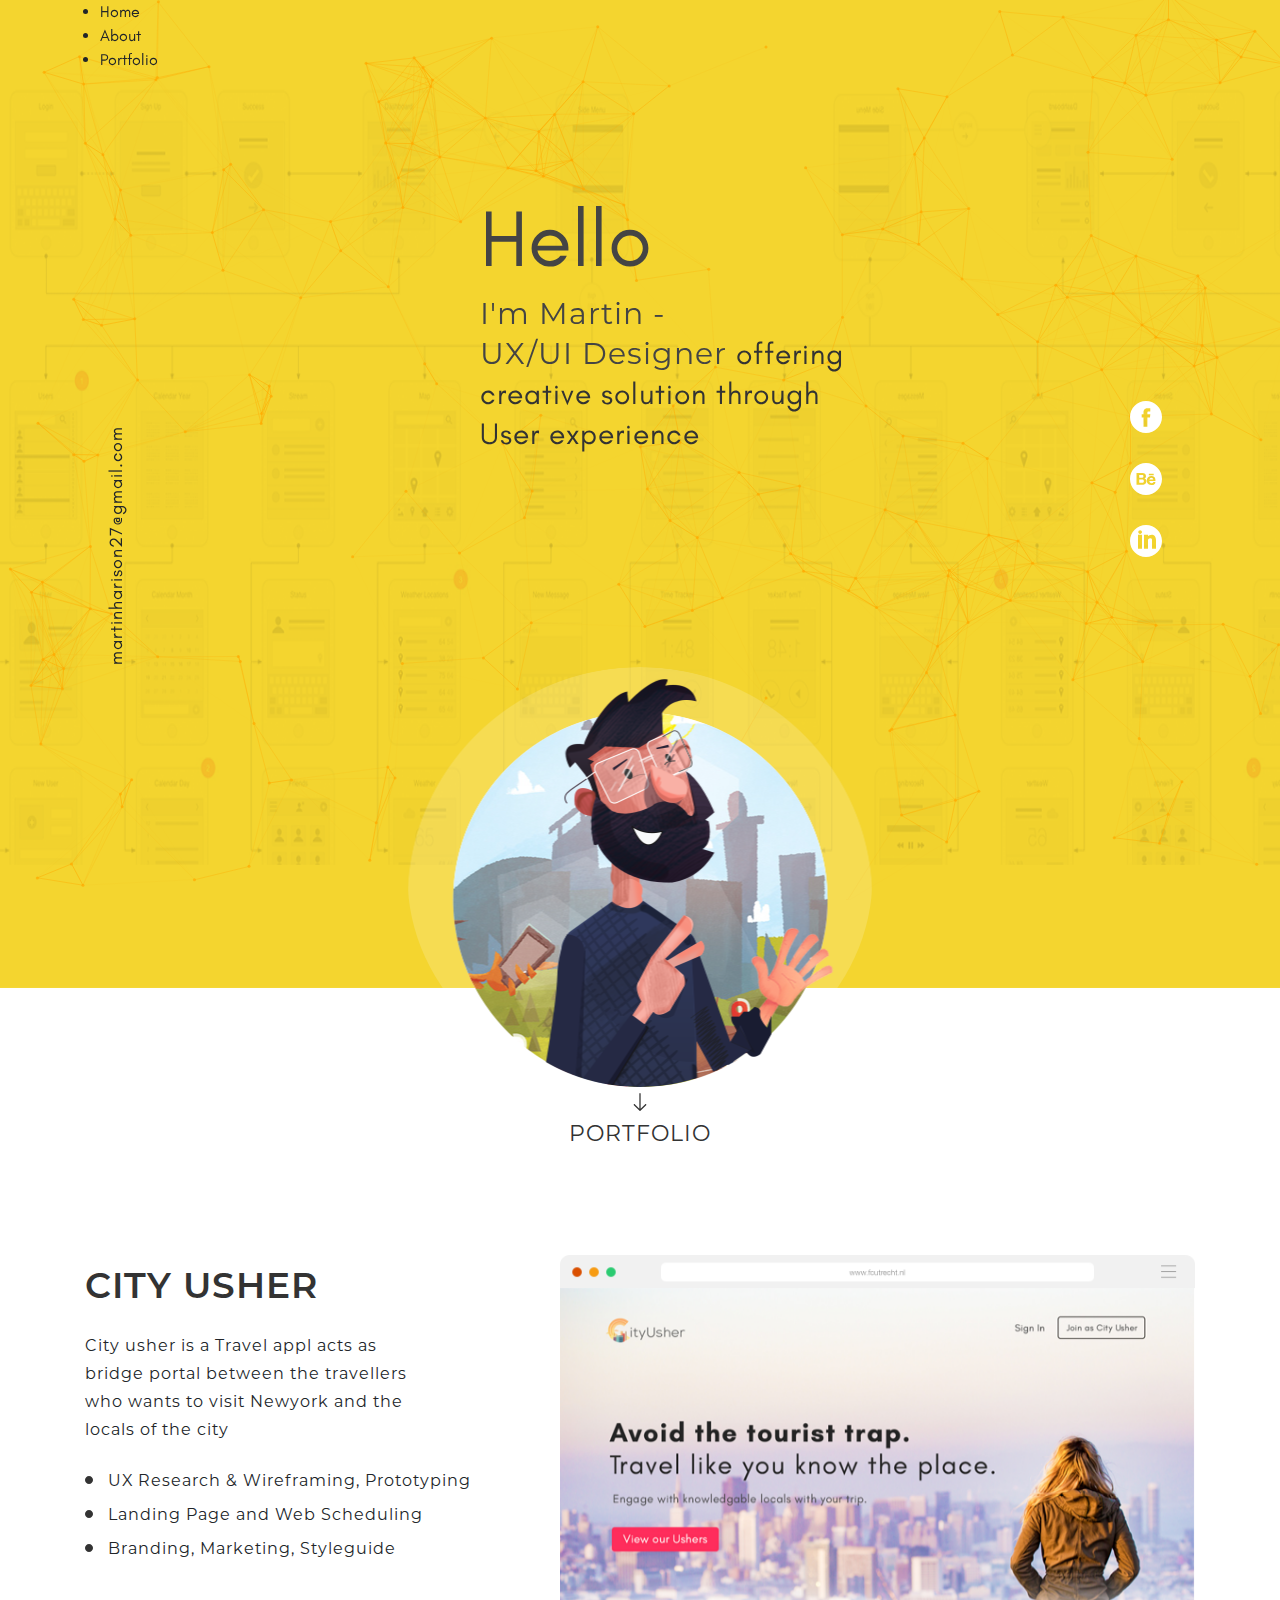
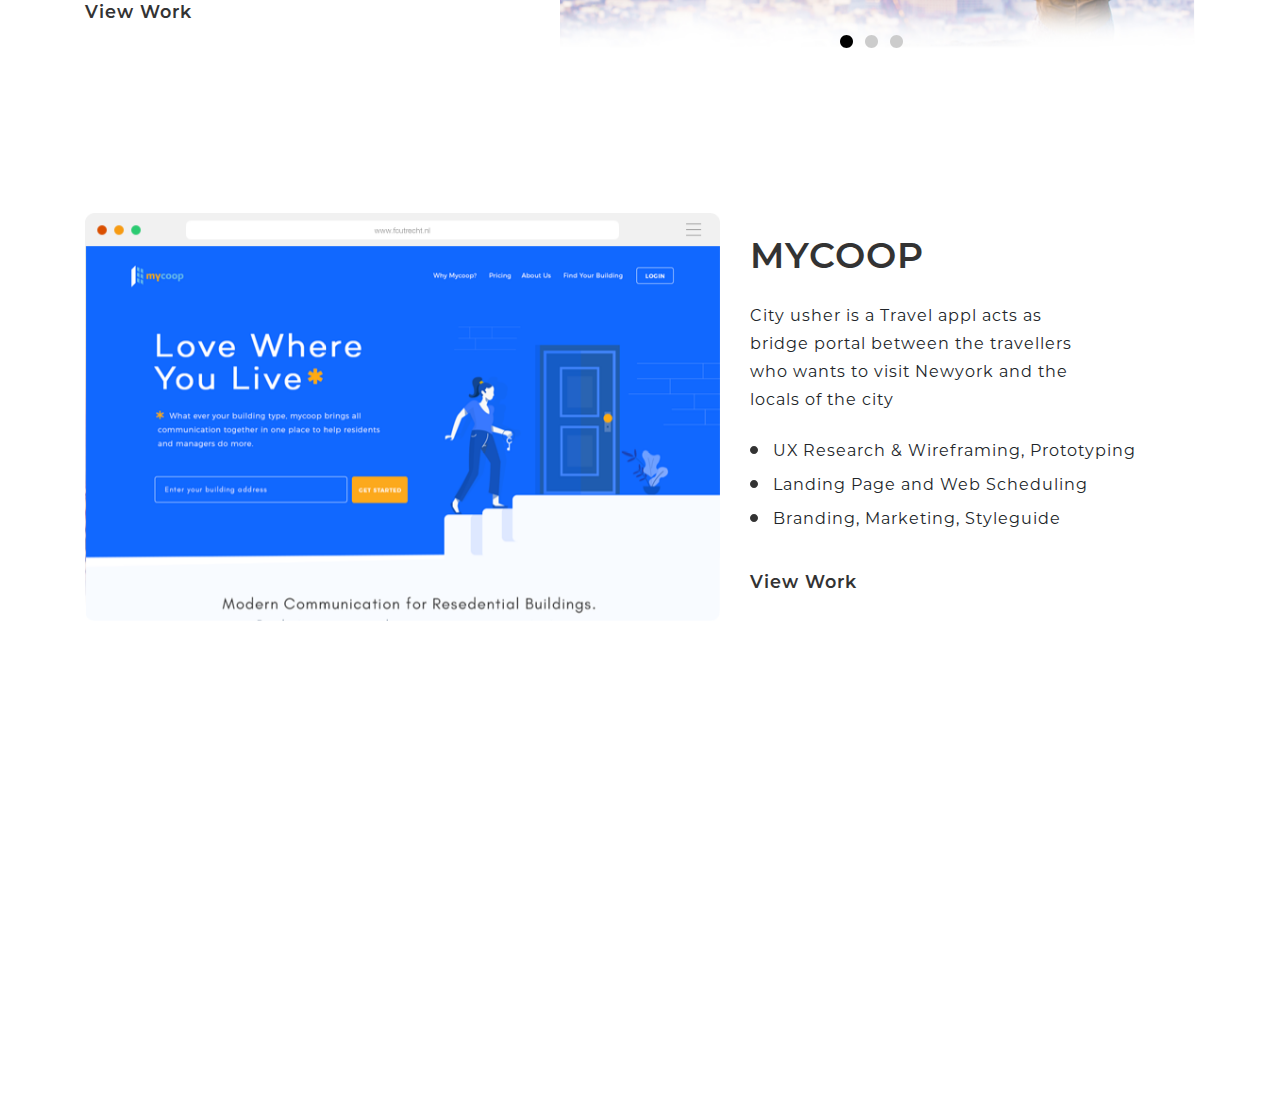
==== index.html @ 2838cc2a "Mycoop carousel added" ====
<!DOCTYPE html>
<html lang="en">

<head>
    <title></title>
    <meta charset="UTF-8">
    <meta name="viewport" content="width=device-width, initial-scale=1, shrink-to-fit=no">
    <link rel="stylesheet" href="assets/css/mdb.min.css">    
    <link rel="stylesheet" href="assets/css/bootstrap-reboot.css">
    <link rel="stylesheet" href="assets/css/bootstrap.css">
    <link rel="stylesheet" href="assets/css/bootstrap-grid.min.css">
    <link rel="stylesheet" href="assets/css/global.css">
    <link rel="stylesheet" href="assets/css/menu.css">    
    <script src="assets/css/js/jquery-3.2.1.min.js"></script>
    <script src="https://cdnjs.cloudflare.com/ajax/libs/popper.js/1.12.6/umd/popper.min.js"></script>
    <script src="assets/css/js/bootstrap.js"></script>
    <script src="assets/css/js/global.js"></script>
</head>

<body class="no_animation">
    <div id="particle-canvas"></div>
    <div class="container-fluid top_banner full_bg">
        
        <div class="container pos_rel banner_inner">
            <div class="topMenu">
                <ul class="container">
                    <li><a href="javascript:void(0)">Home</a></li>   
                    <li><a href="javascript:void(0)">About</a></li>
                    <li  onclick="scroll_to_div(portfolio)"><a href="javascript:void(0)">Portfolio</a></li>                                               
                </ul>
            </div>
            <div class="row">
                <div class="col-md-1 col-sm-1 col-xs-6 vertical_text">
                    <p>
                        <a href="#">martinharison27@gmail.com</a>
                    </p>
                </div>
                <div class="col-md-5 col-sm-12 col-xs-12 header">
                    <h1>Hello</h1>
                    <h4>
                        <span class="strong">I'm Martin -
                            <span class="break"></span>
                            UX/UI Designer</span> offering creative solution through
                        <span class="break"></span>
                        User experience</h4>
                </div>
                <div class="col-md-1 col-sm-1 col-xs-6 vertical_social">
                    <ul class="social_icons_wrap">
                        <li class="social_icons">
                            <a href="#">
                                <img src="assets/images/facebook.svg" alt="">
                            </a>
                        </li>
                        <li class="social_icons">
                            <a href="#">
                                <img src="assets/images/behance.svg" alt="">
                            </a>
                        </li>
                        <li class="social_icons">
                            <a href="#">
                                <img src="assets/images/linkedin.svg" alt="">
                            </a>
                        </li>
                    </ul>
                </div>
            </div>
        </div>
        <div class="my_pic">
        <img src="assets/images/Char_bg.jpg" alt="" class="underlay_image img-responsive">
        <img src="assets/images/Char_Trans.png" alt="" class="overlay_image img-responsive">
            
        </div>
    </div>
    <div class="transition_div container">
        <div class="col-12">
            <img src="assets/images/downarrow.svg" alt="">
            <h4>PORTFOLIO</h4>
        </div>
    </div>
    <div id="portfolio" class="container carousel_info">
        <div class="row">

            <div class="col-md-5 col-sm-12 col-xs-12 info">
                <h1>City Usher</h1>
                <p>City usher is a Travel appl acts as bridge portal between the travellers who wants to visit Newyork and the
                    locals of the city</p>
                <ul>
                    <li>
                        <img src="assets/images/circle_333.svg" alt=""> UX Research & Wireframing, Prototyping</li>
                    <li>
                        <img src="assets/images/circle_333.svg" alt=""> Landing Page and Web Scheduling</li>
                    <li>
                        <img src="assets/images/circle_333.svg" alt=""> Branding, Marketing, Styleguide</li>
                </ul>
                <h6>
                    <a href="#">View Work</a>
                </h6>
            </div>

            <div class="carousel_container col-md-7 col-sm-12 col-xs-12">
                <div class="no_padding">
                    <!-- carousel starts here -->
                    <!--Carousel Wrapper-->
<div id="item-carousel" class="carousel slide carousel-fade" data-ride="carousel">
        <!--Indicators-->
        <ol class="carousel-indicators">
                <li data-target="#item-carousel" data-slide-to="0" class="active">
                    <img src="assets/images/circle_grey.svg" alt="" class="show">
                    <img src="assets/images/circle.svg" alt="">
                </li>
                <li data-target="#item-carousel" data-slide-to="1">
                    <img src="assets/images/circle_grey.svg" alt="" class="show">
                    <img src="assets/images/circle.svg" alt="">
                </li>
                <li data-target="#item-carousel" data-slide-to="2">
                    <img src="assets/images/circle_grey.svg" alt="" class="show">
                    <img src="assets/images/circle.svg" alt="">
                </li>
            </ol>
        <!--/.Indicators-->
        <!--Slides-->
        <div class="carousel-inner" role="listbox">
            <!--First slide-->
            <div class="carousel-item active">
                <img class="d-block w-100" src="assets/images/Image.png" alt="First slide">
            </div>
            <!--/First slide-->
            <!--Second slide-->
            <div class="carousel-item">
                    <img class="d-block w-100" src="assets/images/Image.png" alt="First slide">
                </div>
            <!--/Second slide-->
            <!--Third slide-->
            <div class="carousel-item">
                    <img class="d-block w-100" src="assets/images/Image.png" alt="First slide">
                </div>
            <!--/Third slide-->
        </div>
        <!--/.Slides-->
        <!--Controls-->
        <a class="carousel-control-prev" href="#item-carousel" role="button" data-slide="prev">
            <span class="carousel-control-prev-icon" aria-hidden="true"></span>
            <span class="sr-only">Previous</span>
        </a>
        <a class="carousel-control-next" href="#item-carousel" role="button" data-slide="next">
            <span class="carousel-control-next-icon" aria-hidden="true"></span>
            <span class="sr-only">Next</span>
        </a>
        <!--/.Controls-->
    </div>

    <!--/.Carousel Wrapper-->
                </div>
                <!-- carousel ends here -->
                
            </div>
        </div>
        <!-- Second carousel starts here -->
<div class="row">
    <div class="carousel_container col-md-7 col-sm-12 col-xs-12">
        <div class="no_padding">
            <!-- carousel starts here -->
            <!--Carousel Wrapper-->
            <div id="item-carousel1" class="carousel slide carousel-fade" data-ride="carousel">
                <!--Indicators-->
                <ol class="carousel-indicators">
                    <li data-target="#item-carousel1" data-slide-to="0" class="active">
                        <img src="assets/images/circle_grey.svg" alt="" class="show">
                        <img src="assets/images/circle.svg" alt="">
                    </li>
                    <li data-target="#item-carousel1" data-slide-to="1">
                        <img src="assets/images/circle_grey.svg" alt="" class="show">
                        <img src="assets/images/circle.svg" alt="">
                    </li>
                    <li data-target="#item-carousel1" data-slide-to="2">
                        <img src="assets/images/circle_grey.svg" alt="" class="show">
                        <img src="assets/images/circle.svg" alt="">
                    </li>
                </ol>
                <!--/.Indicators-->
                <!--Slides-->
                <div class="carousel-inner" role="listbox">
                    <!--First slide-->
                    <div class="carousel-item active">
                        <img class="d-block w-100" src="assets/images/mycoop/coopCar.png" alt="First slide">
                    </div>
                    <!--/First slide-->
                    <!--Second slide-->
                    <div class="carousel-item">
                        <img class="d-block w-100" src="assets/images/mycoop/coopCar.png" alt="First slide">
                    </div>
                    <!--/Second slide-->
                    <!--Third slide-->
                    <div class="carousel-item">
                        <img class="d-block w-100" src="assets/images/mycoop/coopCar.png" alt="First slide">
                    </div>
                    <!--/Third slide-->
                </div>
                <!--/.Slides-->
                <!--Controls-->
                <a class="carousel-control-prev" href="#item-carousel" role="button" data-slide="prev">
                    <span class="carousel-control-prev-icon" aria-hidden="true"></span>
                    <span class="sr-only">Previous</span>
                </a>
                <a class="carousel-control-next" href="#item-carousel" role="button" data-slide="next">
                    <span class="carousel-control-next-icon" aria-hidden="true"></span>
                    <span class="sr-only">Next</span>
                </a>
                <!--/.Controls-->
            </div>

            <!--/.Carousel Wrapper-->
        </div>
        <!-- carousel ends here -->

        <!-- second carousel starts here -->

    </div>
    <div class="col-md-5 col-sm-12 col-xs-12 info">
        <h1>MYCOOP</h1>
        <p>City usher is a Travel appl acts as bridge portal between the travellers who wants to visit Newyork and the locals
            of the city</p>
        <ul>
            <li>
                <img src="assets/images/circle_333.svg" alt=""> UX Research & Wireframing, Prototyping</li>
            <li>
                <img src="assets/images/circle_333.svg" alt=""> Landing Page and Web Scheduling</li>
            <li>
                <img src="assets/images/circle_333.svg" alt=""> Branding, Marketing, Styleguide</li>
        </ul>
        <h6>
            <a href="#">View Work</a>
        </h6>
    </div>
</div>
        <!-- second carousel ends here -->
    </div>
    </div>
    <script src="assets/css/js/canvas.js"></script>
    
</body>

</html>
---- assets/css/global.css ----
@font-face {
    font-family: 'Montserrat-Bold';
    src: url('fonts/Montserrat-Bold.otf');
}

@font-face {
    font-family: 'Montserrat-Regular';
    src: url('fonts/Montserrat-Regular.otf');
}

@font-face {
    font-family: 'Montserrat-Light';
    src: url('fonts/Montserrat-Light.otf');
}

@font-face {
    font-family: 'Montserrat-SemiBold';
    src: url('fonts/Montserrat-SemiBold.otf');
}

@font-face {
    font-family: 'GlacialIndifference-Regular';
    src: url('fonts/GlacialIndifference-Regular.otf');
}

@font-face {
    font-family: 'GlacialIndifference-Bold';
    src: url('fonts/GlacialIndifference-Bold.otf');
}
@font-face {
    font-family: 'BebasNeueBold';
    src: url('fonts/BebasNeueBold.otf');
}
body {
    font-family: 'GlacialIndifference-Regular';
    overflow-x: hidden;
}
.svg_icon{
    width: 32px;
}
/*Canvas design*/
html,
body {
  height: 100%;
  width: 100%;
  margin: 0;
  padding: 0;
}

#particle-canvas {
    position: absolute !important;
    width: 100%;
    height: 100%;
}
#particle-canvas div{
    background: none !important;
}
/*Canvas design*/

.no_padding{
    padding: 0;
}
.no_margin{
    margin: 0;
}
.no_animation *{
    -webkit-transition: none !important;
    -moz-transition: none !important;
    -ms-transition: none !important;
    -o-transition: none !important;
}
.pos_rel {
    position: relative;
}

.banner_inner{
    z-index: 99;
}
.top_banner.full_bg {
    min-height: 100vh;
    min-width: 100vw;
    background: url('../images/bg.png') center no-repeat;
    background-size: 100% 100%;
    position: relative;
    margin-bottom: 100px;
}
.top_banner .navbar{
    z-index: 99;
}

.no_padding {
    padding: 0;
}

.break {
    display: block;
}

.strong {
    font-family: 'Montserrat-Regular';
}
.top_banner .navbar {
    margin: 0 -15px;
    position: absolute;
    width: 100%;
    box-shadow: none;
}

.header {
    margin: 0 auto;
    color: #333;
    position: absolute;
    max-width: 500px;
    padding-left: 90px;
    left: 0;
    right: 0;
    top: 33%;
    transform: translateY(-50%);
}

.header h4 {
    font-size: 30px;
    letter-spacing: 1px;
    font-family: 'GlacialIndifference-Regular';
    line-height: 40px;
    color: #333
}

.header h4 .strong {
    color: #444;
}

.header h1 {
    font-size: 80px;
    font-family: 'GlacialIndifference-Regular';
    color: #444;
}

.top_banner .my_pic {
    position: absolute;
    top: calc(100% - 321px);
    left: 50%;
    border-radius: 50%;
    transform: translateX(-50%);
    overflow: hidden;
    z-index: 20;
}
.overlay_image{
    position: absolute;
    bottom: 0;
    right: 0;
    left: 90px;
    margin-left: auto;
    margin-right: auto;
    transition: all 0.4s ease-out 0.35s;  
}
.underlay_image{
    transition: all 0.3s ease-in;
}
.no_animation .overlay_image{
    transform: translateY(100%);
}
.no_animation .underlay_image{
    transform: scale(0)
}
.vertical_text {
    writing-mode: tb;
    transform: rotate(180deg);
    font-size: 18px;
    letter-spacing: 1px;
    min-height: 100vh;
    text-align: center;
}

.vertical_text a {
    color: inherit;
    text-decoration: none;
}

.vertical_social {
    position: absolute;
    right: 0;
    top: 50%;
    transform: translateY(-50%);
}

.social_icons_wrap {
    padding-left: 0;
}

.social_icons_wrap .social_icons {
    list-style: none;
    margin-bottom: 30px;
}

.social_icons_wrap .social_icons img {
    width: 32px;
}

.transition_div div {
    text-align: center
}

.transition_div img {
    width: 18px;
    margin-top: 5px;
    margin-bottom: 10px;
}

.transition_div h4 {
    font-size: 22px;
    color: #333;
    letter-spacing: 1px;
    font-family: 'Montserrat-Regular';
}

.carousel_container {
    margin-top: 75px;
    margin-bottom: 75px;
}

#item-carousel {
    padding-top: 25px;
}

.carousel-item .wrap {
    display: flex;
}

.info {
    float: left;
    flex: 1;
    margin: auto;
}

.info-img {
    float: right;
}

.info {
    font-family: 'Montserrat-Regular';
}

.info h1 {
    font-family: 'Montserrat-SemiBold';
    text-transform: uppercase;
    font-size: 36px;
    color: #333;
    margin-bottom: 25px;
    letter-spacing: 1px;
}

.info h6 {
    font-family: 'Montserrat-SemiBold';
    color: #333;
    letter-spacing: 1px;
    margin-top: 40px;
    font-size: 1.1rem;
}

.info h6 a {
    color: #333;
    text-decoration: none;
}

#item-carousel .carousel-indicators li {
    text-indent: 0;
    cursor: pointer;
    margin-right: 15px;
}

ol.carousel-indicators {
    position: absolute;
    bottom: 25px;
    margin: 0;
    left: 0;
    right: 0;
    width: auto;
}

ol.carousel-indicators li,
ol.carousel-indicators li.active {
    float: left;
    width: 35px;
    margin: 0;
    border-radius: 0;
    border: 0;
    background: transparent;
}

#item-carousel .carousel-indicators img {
    width: 13px;
    cursor: pointer;
}

#item-carousel .carousel-indicators li img:nth-child(2) {
    /* display: none; */
    position: absolute;
    top:7px;
    opacity: 0;
    transition: opacity 0.5s;
}

#item-carousel .carousel-indicators li.active>img:first-child {
    /* display: none; */
    opacity: 0;
    transition: opacity 0.5s;
}

#item-carousel .carousel-indicators li.active img:nth-child(2) {
    /* display: initial; */
    opacity: initial;
    transition: opacity 0.5s;
}

.info p {
    line-height: 28px;
    letter-spacing: 1px;
    width: 78%;
    margin-bottom: 25px;
}

.info ul {
    padding-left: 0;
}

.info li {
    list-style: none;
    letter-spacing: 1px;
    margin-bottom: 10px;
}

.info li img {
    width: 18px;
    margin-top: -3px;
    padding-right: 10px;
}
@media only screen and (max-width:992px){
    .carousel_info .info,
    .carousel_info .carousel_container {
        max-width: 100%;
        width: 100%;
        flex: 100%;
    }
    .carousel_info .info{
        order: 1;
    }
}
@media only screen and (max-width:767px){
    .header {
        transform: none;
        padding-left: 0;
        margin-top: 50px;
    }
    .social_icons_wrap{
        width: min-content;
        float: right;
    }
    .header h1{
        font-size: 60px;
    }
    .header h4{
        font-size: 24px;
    }
    .vertical_social,
    .vertical_text {
        display: none;
    }
}
---- assets/css/menu.css ----
.flex-center {
  display: flex;
  align-items: center;
  justify-content: center;
}
a,
a:visited,
a:hover,
a:active {
  color: inherit;
  text-decoration: none;
}
.outer-menu {
  position: fixed;
  top: 10vh;
  right: 60px;
  z-index: 1;
}
.outer-menu .checkbox-toggle {
  position: absolute;
  top: 0;
  left: 0;
  z-index: 2;
  cursor: pointer;
  width: 60px;
  height: 60px;
  opacity: 0;
}
.outer-menu .checkbox-toggle:checked + .hamburger > div {
  transform: rotate(135deg);
}
.outer-menu .checkbox-toggle:checked + .hamburger > div:before,
.outer-menu .checkbox-toggle:checked + .hamburger > div:after {
  top: 0;
  transform: rotate(90deg);
}
.outer-menu .checkbox-toggle:checked + .hamburger > div:after {
  opacity: 0;
}
.outer-menu .checkbox-toggle:checked ~ .menu {
  pointer-events: auto;
  visibility: visible;
}
.outer-menu .checkbox-toggle:checked ~ .menu > div {
  transform: scale(1);
  transition-duration: .75s;
}
.outer-menu .checkbox-toggle:checked ~ .menu > div > div {
  opacity: 1;
  transition: opacity 0.4s ease 0.4s;
}
.outer-menu .checkbox-toggle:hover + .hamburger {
  box-shadow: inset 0 0 10px rgba(0, 0, 0, 0.1);
}
.outer-menu .checkbox-toggle:checked:hover + .hamburger > div {
  transform: rotate(225deg);
}
.outer-menu .hamburger {
  position: absolute;
  top: 0;
  left: 0;
  z-index: 1;
  width: 60px;
  height: 60px;
  padding: .5em 1em;
  background: rgba(33, 150, 243, 0.75);
  border-radius: 0 0.12em 0.12em 0;
  cursor: pointer;
  transition: box-shadow 0.4s ease;
  backface-visibility: hidden;
  display: flex;
  align-items: center;
  justify-content: center;
}
.outer-menu .hamburger > div {
  position: relative;
  flex: none;
  width: 100%;
  height: 2px;
  background: #fefefe;
  transition: all 0.4s ease;
  display: flex;
  align-items: center;
  justify-content: center;
}
.outer-menu .hamburger > div:before,
.outer-menu .hamburger > div:after {
  content: '';
  position: absolute;
  z-index: 1;
  top: -10px;
  left: 0;
  width: 100%;
  height: 2px;
  background: inherit;
  transition: all 0.4s ease;
}
.outer-menu .hamburger > div:after {
  top: 10px;
}
.outer-menu .menu {
  position: fixed;
  top: 0;
  left: 0;
  width: 100%;
  height: 100%;
  pointer-events: none;
  visibility: hidden;
  overflow: hidden;
  backface-visibility: hidden;
  outline: 1px solid transparent;
  display: flex;
  align-items: center;
  justify-content: center;
}
.outer-menu .menu > div {
  width: 200vw;
  height: 200vw;
  color: #fefefe;
  background: rgba(41, 98, 255, 0.97);
  border-radius: 50%;
  transition: all 0.4s ease;
  flex: none;
  transform: scale(0);
  backface-visibility: hidden;
  overflow: hidden;
  display: flex;
  align-items: center;
  justify-content: center;
}
.outer-menu .menu > div > div {
  text-align: center;
  max-width: 90vw;
  max-height: 100vh;
  opacity: 0;
  transition: opacity 0.4s ease;
  overflow-y: auto;
  flex: none;
  display: flex;
  align-items: center;
  justify-content: center;
}
.outer-menu .menu > div > div > ul {
  list-style: none;
  padding: 0 1em;
  margin: 0;
  display: block;
  max-height: 100vh;
}
.outer-menu .menu > div > div > ul > li {
  padding: 0;
  margin: 1em;
  font-size: 30px;
  display: block;
}
.outer-menu .menu > div > div > ul > li > a {
  position: relative;
  display: inline;
  cursor: pointer;
  transition: color 0.4s ease;
}
.outer-menu .menu > div > div > ul > li > a:hover {
  color: #e5e5e5;
}
.outer-menu .menu > div > div > ul > li > a:hover:after {
  width: 100%;
}
.outer-menu .menu > div > div > ul > li > a:after {
  content: '';
  position: absolute;
  z-index: 1;
  bottom: -0.15em;
  left: 0;
  width: 0;
  height: 2px;
  background: #e5e5e5;
  transition: width 0.4s ease;
}
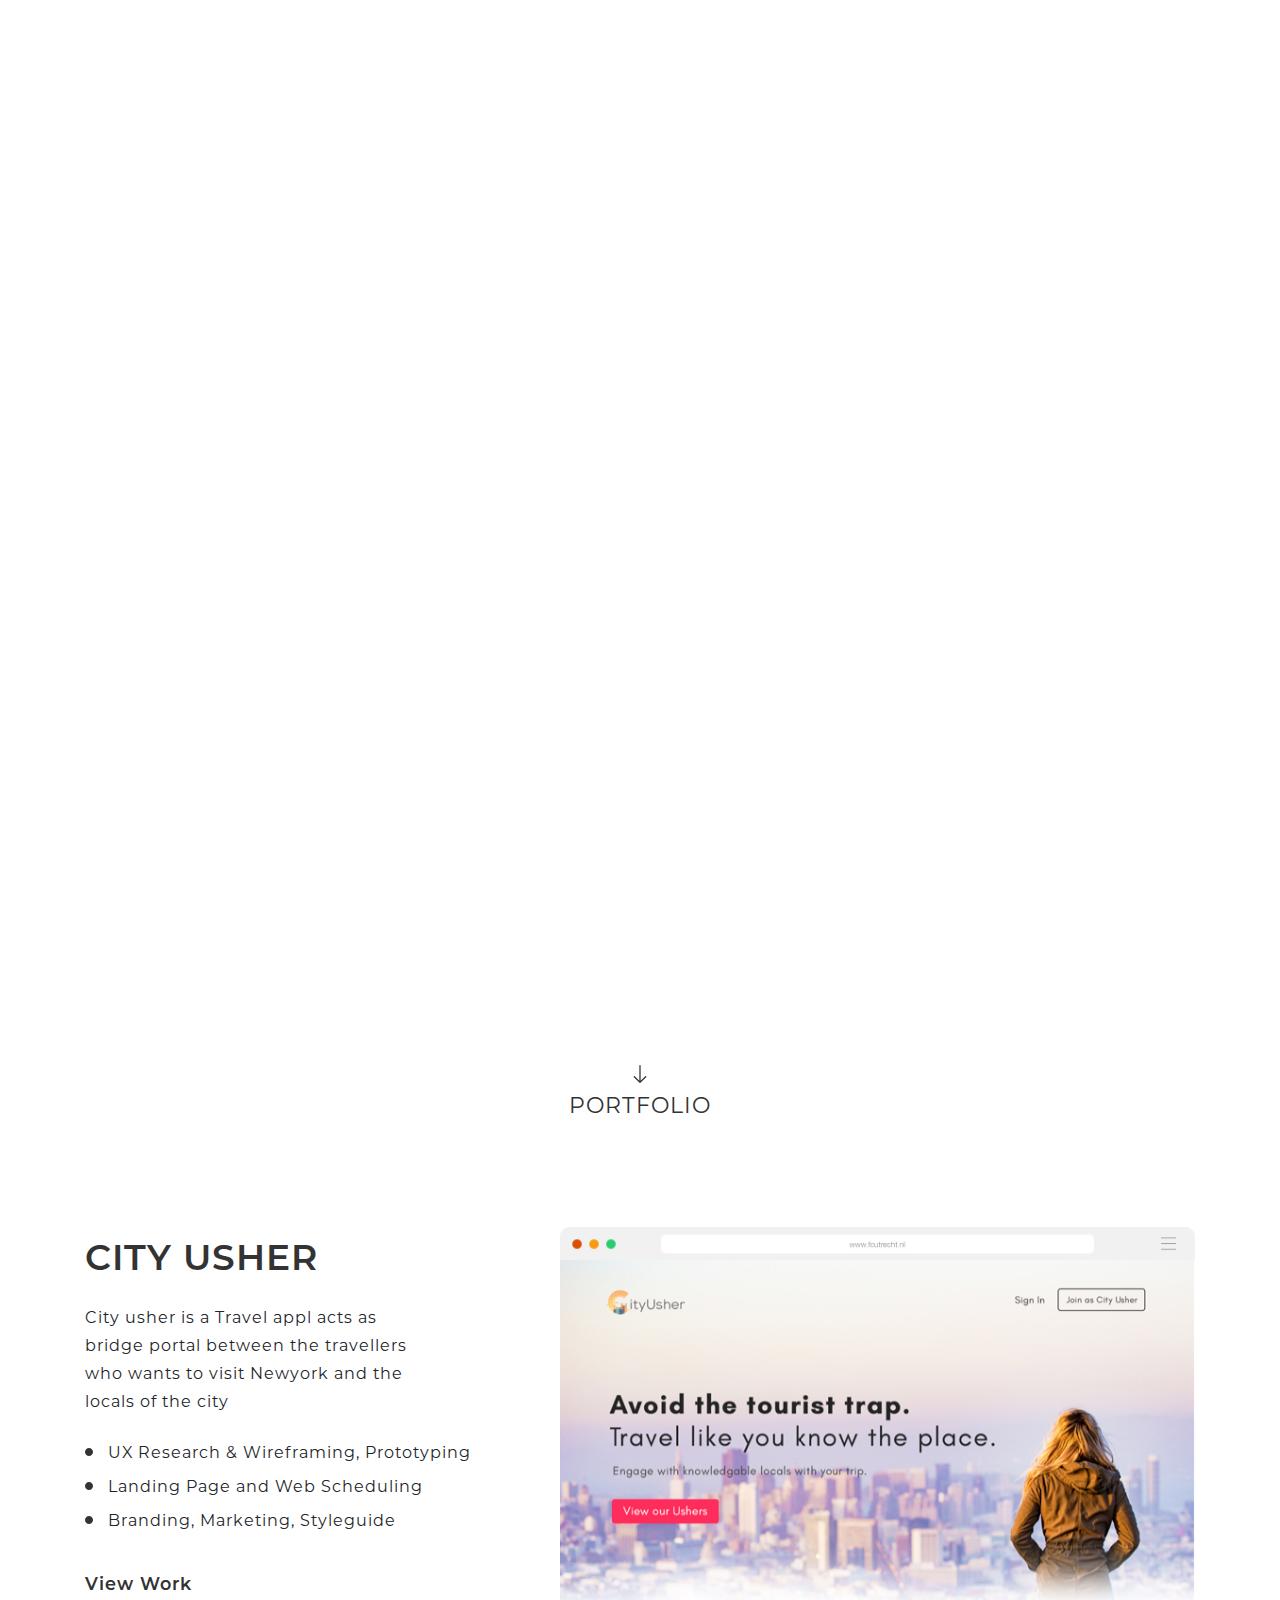
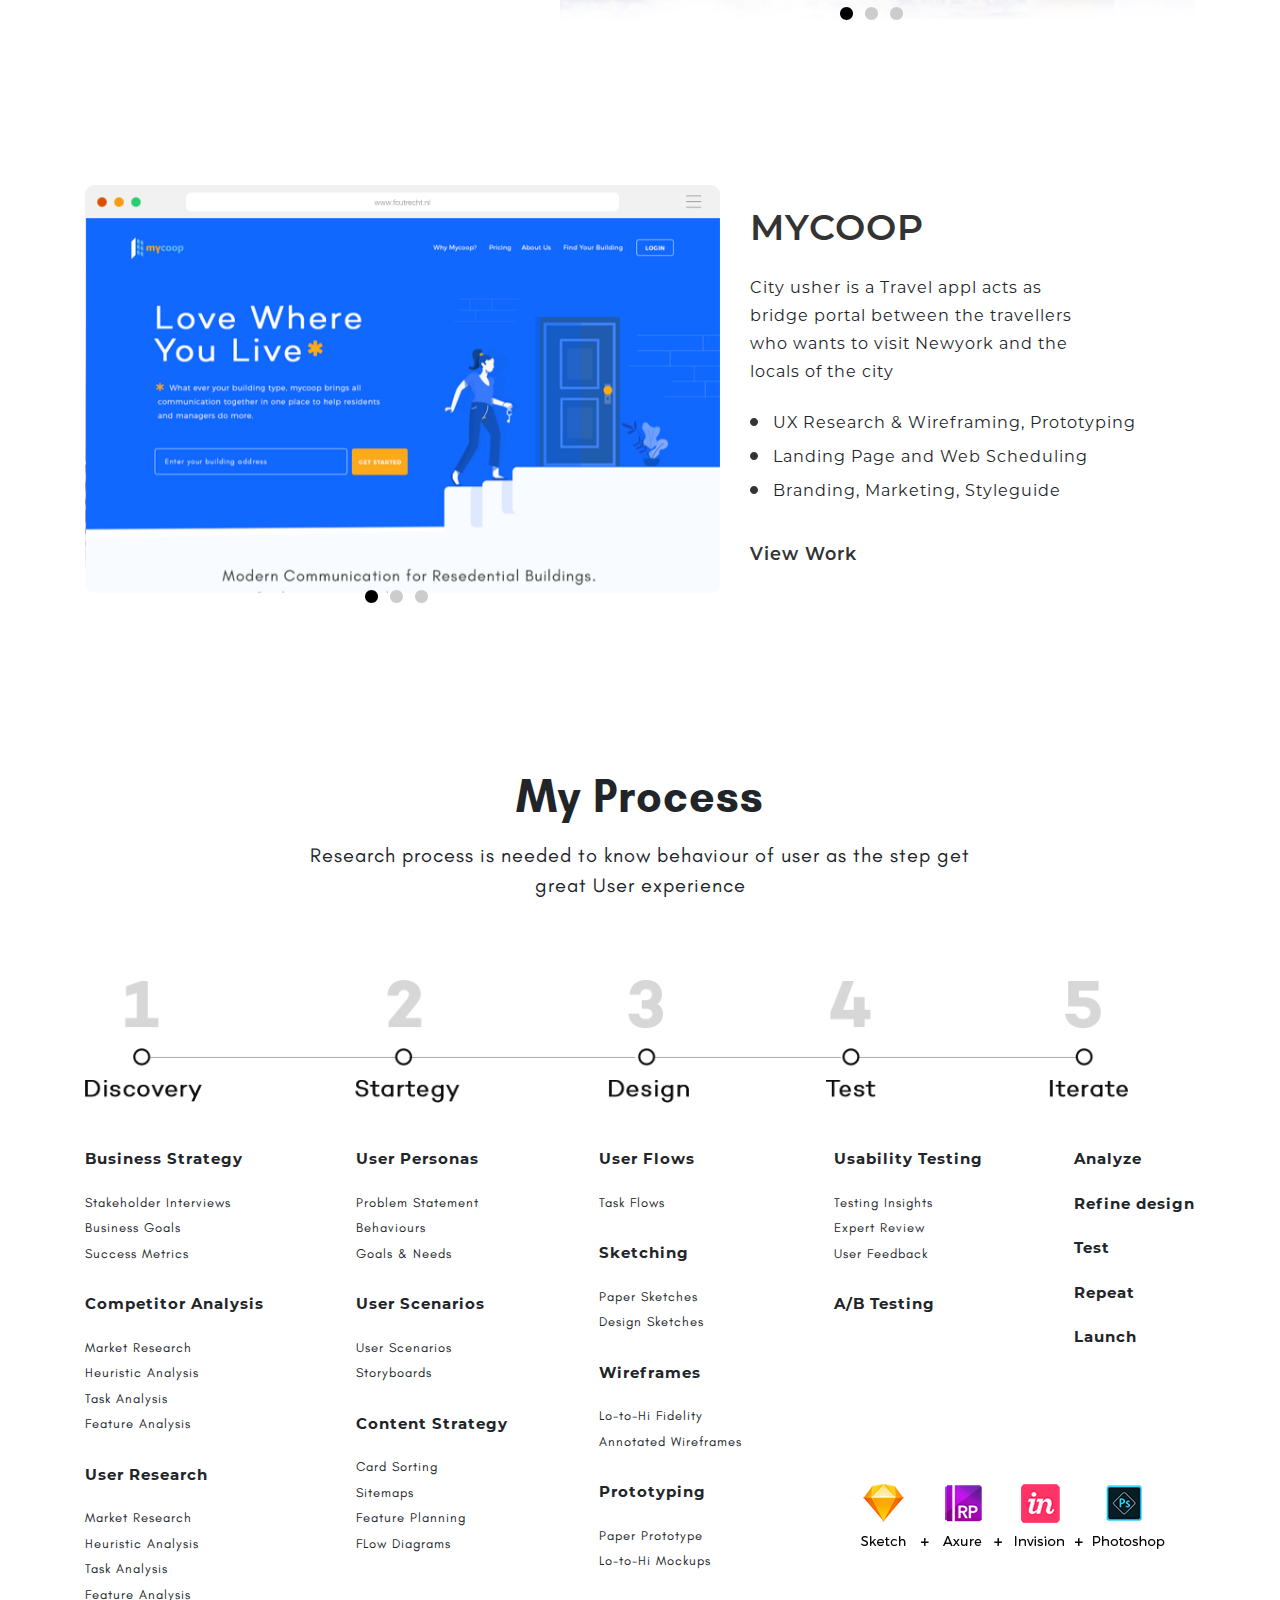
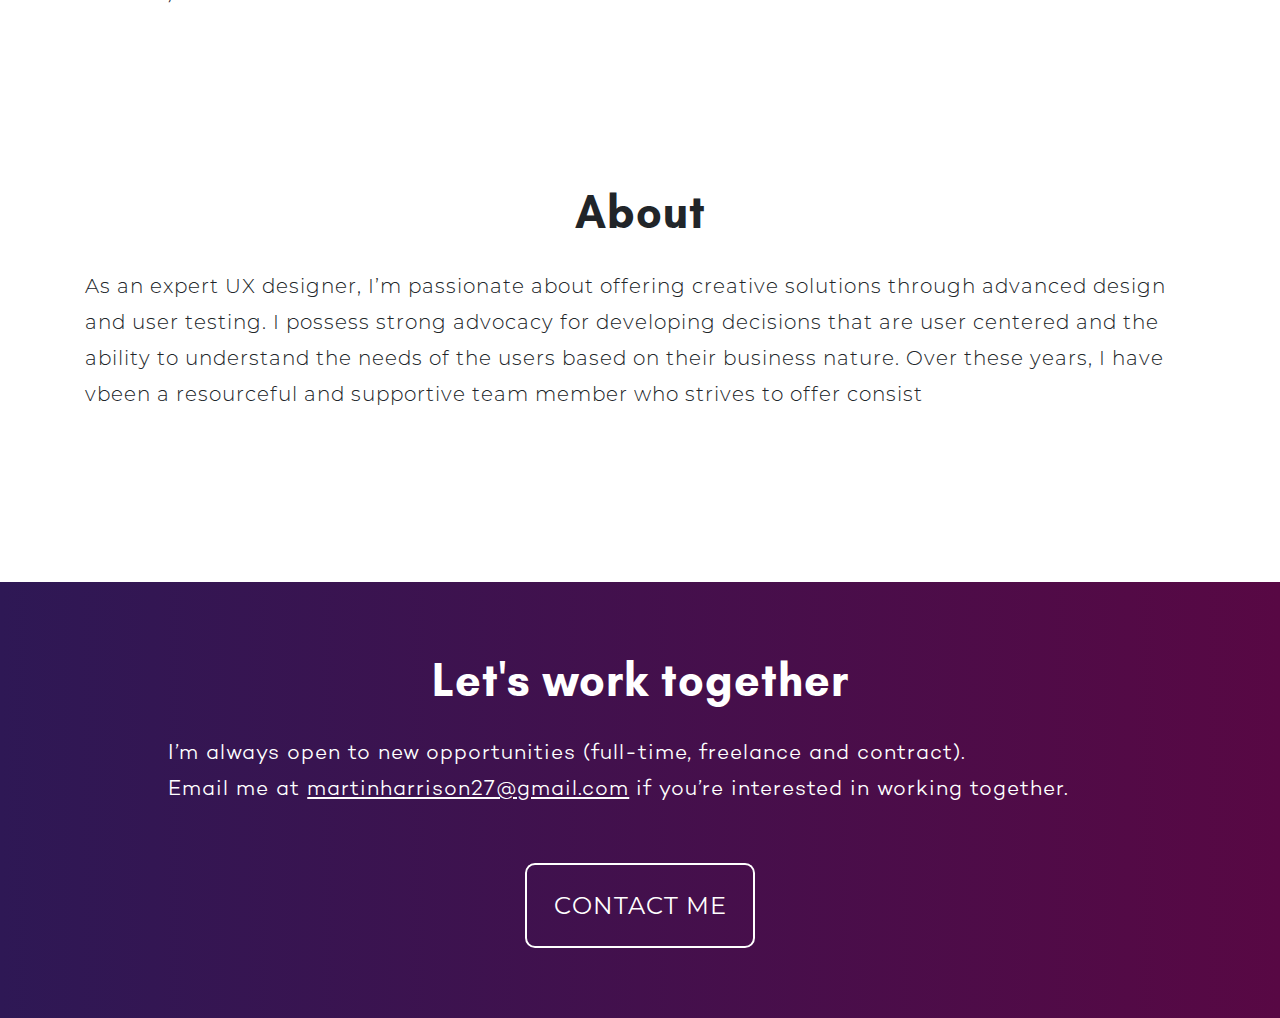
==== commit c9b8608a: "Updated 25.03.18" ====
--- a/index.html
+++ b/index.html
@@ -18,7 +18,10 @@
 </head>
 
 <body class="no_animation">
-    <div id="particle-canvas"></div>
+    <!-- <div id="particle-canvas"></div> -->
+    <video autoplay muted loop id="bgVideo">
+<source src="assets/images/mycoop/BokehPurple.mp4" type="video/mp4"> Your browser does not support HTML5 video.
+    </video>
     <div class="container-fluid top_banner full_bg">
         
         <div class="container pos_rel banner_inner">
@@ -32,7 +35,7 @@
             <div class="row">
                 <div class="col-md-1 col-sm-1 col-xs-6 vertical_text">
                     <p>
-                        <a href="#">martinharison27@gmail.com</a>
+                        <a href="mailto:martinharison27@gmail.com">martinharison27@gmail.com</a>
                     </p>
                 </div>
                 <div class="col-md-5 col-sm-12 col-xs-12 header">
@@ -65,11 +68,11 @@
                 </div>
             </div>
         </div>
-        <div class="my_pic">
+        <!-- <div class="my_pic">
         <img src="assets/images/Char_bg.jpg" alt="" class="underlay_image img-responsive">
         <img src="assets/images/Char_Trans.png" alt="" class="overlay_image img-responsive">
             
-        </div>
+        </div> -->
     </div>
     <div class="transition_div container">
         <div class="col-12">
@@ -122,17 +125,17 @@
         <div class="carousel-inner" role="listbox">
             <!--First slide-->
             <div class="carousel-item active">
-                <img class="d-block w-100" src="assets/images/Image.png" alt="First slide">
+                <img onclick ="location.href ='cityUsher.html'" class="d-block w-100" src="assets/images/Image.png" alt="First slide">
             </div>
             <!--/First slide-->
             <!--Second slide-->
             <div class="carousel-item">
-                    <img class="d-block w-100" src="assets/images/Image.png" alt="First slide">
+                    <img onclick ="location.href ='cityUsher.html'" class="d-block w-100" src="assets/images/Image.png" alt="First slide">
                 </div>
             <!--/Second slide-->
             <!--Third slide-->
             <div class="carousel-item">
-                    <img class="d-block w-100" src="assets/images/Image.png" alt="First slide">
+                    <img onclick ="location.href ='cityUsher.html'" class="d-block w-100" src="assets/images/Image.png" alt="First slide">
                 </div>
             <!--/Third slide-->
         </div>
@@ -182,17 +185,17 @@
                 <div class="carousel-inner" role="listbox">
                     <!--First slide-->
                     <div class="carousel-item active">
-                        <img class="d-block w-100" src="assets/images/mycoop/coopCar.png" alt="First slide">
+                        <img onclick ="location.href ='mycoop.html'" class="d-block w-100" src="assets/images/mycoop/coopCar.png" alt="First slide">
                     </div>
                     <!--/First slide-->
                     <!--Second slide-->
                     <div class="carousel-item">
-                        <img class="d-block w-100" src="assets/images/mycoop/coopCar.png" alt="First slide">
+                        <img onclick ="location.href ='mycoop.html'" class="d-block w-100" src="assets/images/mycoop/coopCar.png" alt="First slide">
                     </div>
                     <!--/Second slide-->
                     <!--Third slide-->
                     <div class="carousel-item">
-                        <img class="d-block w-100" src="assets/images/mycoop/coopCar.png" alt="First slide">
+                        <img onclick ="location.href ='mycoop.html'" class="d-block w-100" src="assets/images/mycoop/coopCar.png" alt="First slide">
                     </div>
                     <!--/Third slide-->
                 </div>
@@ -236,6 +239,121 @@
         <!-- second carousel ends here -->
     </div>
     </div>
+    <div class="processHome">
+        <div class="container">
+            <h1 class="display-4 text-center">My Process</h1>
+            <p class="text-center">Research process is needed to know behaviour of user as the step get great User experience</p>
+            <img src="assets/images/mycoop/processSteps.png" alt="">
+            <div class="listContainer pos_rel">
+                <div class="one">
+                    <ul>
+                        <li class="head">Business Strategy</li>
+                        <li>Stakeholder Interviews</li>
+                        <li>Business Goals</li>
+                        <li>Success Metrics</li>
+                    </ul>
+                    <ul>
+                        <li class="head">Competitor Analysis</li>
+                        <li>Market Research</li>
+                        <li>Heuristic Analysis </li>
+                        <li>Task Analysis</li>
+                        <li>Feature Analysis</li>
+                    </ul>
+                    <ul>
+                        <li class="head">User Research</li>
+                        <li>Market Research</li>
+                        <li>Heuristic Analysis </li>
+                        <li>Task Analysis</li>
+                        <li>Feature Analysis</li>
+                    </ul>
+                </div>
+                
+                <div class="two">
+                    <ul>
+                        <li class="head">User Personas</li>
+                        <li>Problem Statement</li>
+                        <li>Behaviours</li>
+                        <li>Goals &amp; Needs</li>
+                    </ul>
+                    <ul>
+                    <li class="head">User Scenarios</li>
+                    <li>User Scenarios</li>
+                    <li>Storyboards</li>
+                    </ul>
+                    <ul>
+                        <li class="head">Content Strategy</li>
+                        <li>Card Sorting</li>
+                        <li>Sitemaps</li>
+                        <li>Feature Planning</li>
+                        <li>FLow Diagrams</li>
+                    </ul>
+                </div>
+
+                <div class="three">
+                    <ul>
+                        <li class="head">User Flows</li>
+                        <li>Task Flows</li>
+                    </ul>
+                    <ul>
+                        <li class="head">Sketching</li>
+                        <li>Paper Sketches</li>
+                        <li>Design Sketches</li>
+                    </ul>
+                    <ul>
+                        <li class="head">Wireframes</li>
+                        <li>Lo-to-Hi Fidelity</li>
+                        <li>Annotated Wireframes</li>
+                    </ul>
+                    <ul>
+                        <li class="head">Prototyping</li>
+                        <li>Paper Prototype</li>
+                        <li>Lo-to-Hi Mockups</li>
+                    </ul>
+                </div>
+
+                <div class="four">
+                    <ul>
+                        <li class="head">Usability Testing</li>
+                        <li>Testing Insights</li>
+                        <li>Expert Review</li>
+                        <li>User Feedback</li>
+                    </ul>
+                    <ul>
+                        <li class="head">A/B Testing</li>
+                    </ul>
+                </div>
+
+                <div class="five">
+                    <ul>
+                        <li class="head">Analyze</li>
+                        <li class="head">Refine design</li>
+                        <li class="head">Test</li>
+                        <li class="head">Repeat</li>
+                        <li class="head">Launch</li>
+                    </ul>
+                </div>
+                <img src="assets/images/mycoop/apps.png" alt="" class="apps">
+            </div>
+        </div>
+    </div>
+    <div class="myself">
+        <div class="container">
+            <h1 class="text-center">About</h1>
+            <p>As an expert UX designer, I’m passionate about offering creative solutions through advanced design and user testing. I possess
+                strong advocacy for developing decisions that are user centered and the ability to understand the needs of the users
+                based on their business nature. Over these years, I have vbeen a resourceful and supportive team member who strives to
+                offer consist</p>
+        </div>            
+    </div>
+    <div class="contactMe">
+        <div class="container">
+            <h1 class="text-center">Let's work together</h1>
+            <p>I’m always open to new opportunities (full-time, freelance and contract).</p>
+            <p>Email me at <a href="mailto:martinharrison27@gmail.com">martinharrison27@gmail.com</a> if you’re interested in working together.</p>
+            <button class="btn" type="submit"><a href="mailto:martinharrison27@gmail.com">Contact Me</a></button>
+        </div>
+    </div>
+
     <script src="assets/css/js/canvas.js"></script>
     
 </body>
--- a/assets/css/global.css
+++ b/assets/css/global.css
@@ -27,24 +27,28 @@
     font-family: 'GlacialIndifference-Bold';
     src: url('fonts/GlacialIndifference-Bold.otf');
 }
+
 @font-face {
     font-family: 'BebasNeueBold';
     src: url('fonts/BebasNeueBold.otf');
+}
+@font-face {
+    font-family: 'Campton-LightDEMO';
+    src: url('fonts/Campton-LightDEMO.otf');
 }
 body {
     font-family: 'GlacialIndifference-Regular';
     overflow-x: hidden;
 }
-.svg_icon{
-    width: 32px;
-}
+
 /*Canvas design*/
+
 html,
 body {
-  height: 100%;
-  width: 100%;
-  margin: 0;
-  padding: 0;
+    height: 100%;
+    width: 100%;
+    margin: 0;
+    padding: 0;
 }
 
 #particle-canvas {
@@ -52,39 +56,53 @@
     width: 100%;
     height: 100%;
 }
-#particle-canvas div{
+
+#particle-canvas div {
     background: none !important;
 }
+
 /*Canvas design*/
 
-.no_padding{
+.no_padding {
     padding: 0;
 }
-.no_margin{
+
+.no_margin {
     margin: 0;
 }
-.no_animation *{
+
+.no_animation * {
     -webkit-transition: none !important;
     -moz-transition: none !important;
     -ms-transition: none !important;
     -o-transition: none !important;
 }
+
 .pos_rel {
     position: relative;
 }
 
-.banner_inner{
+.banner_inner {
     z-index: 99;
 }
+
 .top_banner.full_bg {
     min-height: 100vh;
     min-width: 100vw;
-    background: url('../images/bg.png') center no-repeat;
+    /* background: url('../images/bg.png') center no-repeat; */
     background-size: 100% 100%;
     position: relative;
     margin-bottom: 100px;
-}
-.top_banner .navbar{
+    color: #fff;
+}
+#bgVideo{
+    position: absolute;
+    right: 0;
+    bottom: 0;
+    min-width: 100%;
+    min-height: 100%;
+}
+.top_banner .navbar {
     z-index: 99;
 }
 
@@ -96,9 +114,41 @@
     display: block;
 }
 
+.topMenu.active {
+    position: fixed;
+    left: 0;
+    right: 0;
+    background-color: rgba(0, 0, 0, 0.9);
+    z-index: 9;
+}
+
+.topMenu ul {
+    display: flex;
+    align-items: center;
+    justify-content: flex-end;
+    margin-bottom: 0;
+    height: 60px;
+    padding-top: 50px;
+}
+.topMenu.active ul{
+    padding-top: 0;
+}
+.topMenu ul li {
+    list-style: none;
+    font-size: 20px;
+    letter-spacing: 1px;
+    margin-right: 24px;
+}
+
+.topMenu ul li a {
+    text-decoration: none;
+    color: #fff;
+}
+
 .strong {
     font-family: 'Montserrat-Regular';
 }
+
 .top_banner .navbar {
     margin: 0 -15px;
     position: absolute;
@@ -108,7 +158,6 @@
 
 .header {
     margin: 0 auto;
-    color: #333;
     position: absolute;
     max-width: 500px;
     padding-left: 90px;
@@ -123,17 +172,11 @@
     letter-spacing: 1px;
     font-family: 'GlacialIndifference-Regular';
     line-height: 40px;
-    color: #333
-}
-
-.header h4 .strong {
-    color: #444;
 }
 
 .header h1 {
     font-size: 80px;
     font-family: 'GlacialIndifference-Regular';
-    color: #444;
 }
 
 .top_banner .my_pic {
@@ -145,24 +188,29 @@
     overflow: hidden;
     z-index: 20;
 }
-.overlay_image{
+
+.overlay_image {
     position: absolute;
     bottom: 0;
     right: 0;
     left: 90px;
     margin-left: auto;
     margin-right: auto;
-    transition: all 0.4s ease-out 0.35s;  
-}
-.underlay_image{
+    transition: all 0.4s ease-out 0.35s;
+}
+
+.underlay_image {
     transition: all 0.3s ease-in;
 }
-.no_animation .overlay_image{
+
+.no_animation .overlay_image {
     transform: translateY(100%);
 }
-.no_animation .underlay_image{
+
+.no_animation .underlay_image {
     transform: scale(0)
 }
+
 .vertical_text {
     writing-mode: tb;
     transform: rotate(180deg);
@@ -222,7 +270,9 @@
 #item-carousel {
     padding-top: 25px;
 }
-
+.carousel-item img{
+    cursor: pointer;
+}
 .carousel-item .wrap {
     display: flex;
 }
@@ -263,7 +313,8 @@
     text-decoration: none;
 }
 
-#item-carousel .carousel-indicators li {
+#item-carousel .carousel-indicators li,
+#item-carousel1 .carousel-indicators li {
     text-indent: 0;
     cursor: pointer;
     margin-right: 15px;
@@ -276,6 +327,10 @@
     left: 0;
     right: 0;
     width: auto;
+}
+
+#item-carousel1 ol.carousel-indicators {
+    bottom: 0;
 }
 
 ol.carousel-indicators li,
@@ -288,26 +343,30 @@
     background: transparent;
 }
 
-#item-carousel .carousel-indicators img {
+#item-carousel .carousel-indicators img,
+#item-carousel1 .carousel-indicators img {
     width: 13px;
     cursor: pointer;
 }
 
-#item-carousel .carousel-indicators li img:nth-child(2) {
+#item-carousel .carousel-indicators li img:nth-child(2),
+#item-carousel1 .carousel-indicators li img:nth-child(2) {
     /* display: none; */
     position: absolute;
-    top:7px;
+    top: 7px;
     opacity: 0;
     transition: opacity 0.5s;
 }
 
-#item-carousel .carousel-indicators li.active>img:first-child {
+#item-carousel .carousel-indicators li.active>img:first-child,
+#item-carousel1 .carousel-indicators li.active>img:first-child {
     /* display: none; */
     opacity: 0;
     transition: opacity 0.5s;
 }
 
-#item-carousel .carousel-indicators li.active img:nth-child(2) {
+#item-carousel .carousel-indicators li.active img:nth-child(2),
+#item-carousel1 .carousel-indicators li.active img:nth-child(2) {
     /* display: initial; */
     opacity: initial;
     transition: opacity 0.5s;
@@ -335,31 +394,138 @@
     margin-top: -3px;
     padding-right: 10px;
 }
-@media only screen and (max-width:992px){
+/* Process section starts here */
+.processHome h1{
+    font-size: 45px;
+    font-family:'GlacialIndifference-Bold';
+    letter-spacing: 1px;
+    margin-top: 100px;
+    margin-bottom: 18px;
+}
+.processHome p{
+    font-size: 20px;
+    letter-spacing: 1px;
+    width: 60%;
+    margin: 0 auto;
+    margin-bottom: 80px;
+}
+.processHome img{
+    width: 94%;
+    margin-bottom: 45px;
+}
+.processHome .listContainer{
+    display: flex;
+    justify-content: space-between;
+    margin-bottom: 150px;
+}
+.processHome ul {
+    padding: 0;
+    letter-spacing: 1px;
+    margin-bottom: 30px;
+}
+.processHome li{
+    list-style: none;
+    font-size: 13px;
+    margin-bottom: 6px;
+}
+.processHome li.head{
+    font-size: 15px;
+    font-family: 'Montserrat-Bold';
+    margin-bottom: 22px;
+}
+.processHome .apps {
+    width: auto;
+    height: auto;
+    position: absolute;
+    bottom: 40px;
+    right: 30px;
+}
+/* Process section ends here */
+
+/* About section starts head */
+.myself{
+    margin-bottom: 170px;
+}
+.myself h1 {
+    font-size: 45px;
+    font-family: 'GlacialIndifference-Bold';
+    letter-spacing: 1px;
+    margin-bottom: 30px;
+}
+.myself p {
+    font-size: 20px;
+    font-family: 'Montserrat-Light';
+    letter-spacing: 1px;
+    line-height: 36px;
+}
+/* About Section ends here */
+
+/* Contact me form starts here */
+.contactMe{
+    padding: 70px 0;
+    background:linear-gradient(to right, #2e1855, #580844);
+    color: #fff;
+}
+.contactMe h1{
+    font-size: 45px;
+    font-family: 'GlacialIndifference-Bold';
+    letter-spacing: 1px;
+    margin-bottom: 30px;
+}
+.contactMe p{
+    font-size: 21px;
+    width: 85%;
+    margin: 0 auto;
+    font-family: 'Campton-LightDEMO';
+    letter-spacing: 1px;
+    line-height: 36px;
+}
+.contactMe p a{
+    text-decoration: underline;
+}
+.contactMe button{
+    font-family: 'Montserrat-Regular';
+    letter-spacing: 1px;
+    font-size: 24px;
+    background: transparent;
+    box-shadow: none;
+    border: 2px solid #fff;
+    display: block;
+    margin: auto;
+    width: 230px;
+    height: 85px;
+    border-radius: 10px;
+    margin-top: 55px;
+    
+}
+/* Contact me form ends here */
+
+@media only screen and (max-width:992px) {
     .carousel_info .info,
     .carousel_info .carousel_container {
         max-width: 100%;
         width: 100%;
         flex: 100%;
     }
-    .carousel_info .info{
+    .carousel_info .info {
         order: 1;
     }
 }
-@media only screen and (max-width:767px){
+
+@media only screen and (max-width:767px) {
     .header {
         transform: none;
         padding-left: 0;
         margin-top: 50px;
     }
-    .social_icons_wrap{
+    .social_icons_wrap {
         width: min-content;
         float: right;
     }
-    .header h1{
+    .header h1 {
         font-size: 60px;
     }
-    .header h4{
+    .header h4 {
         font-size: 24px;
     }
     .vertical_social,
